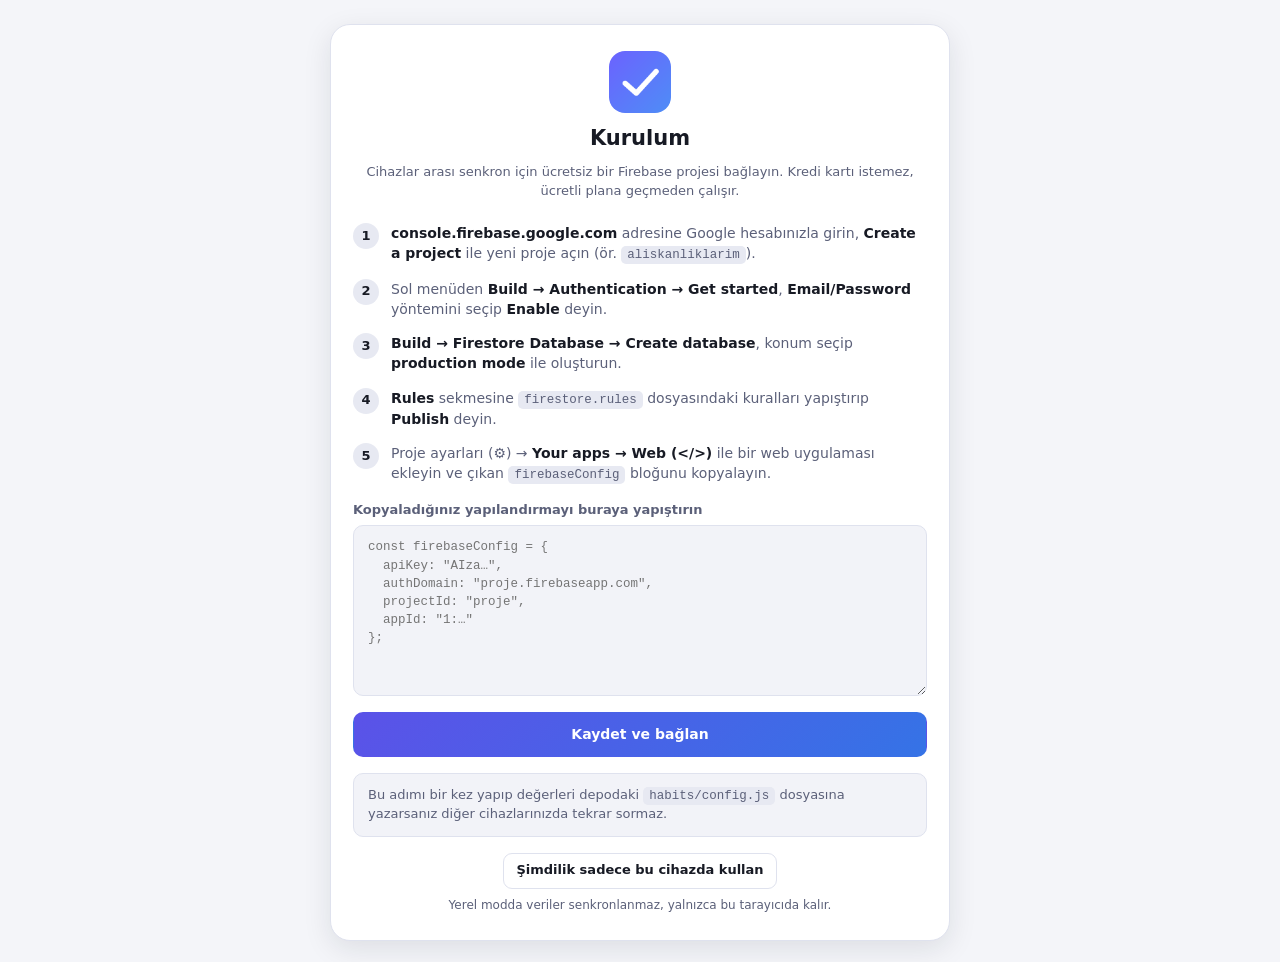
==== habits/index.html @ dbd29f39 "Add cross-device habit tracker PWA with accounts and sync Adds a habit tracking app under /habits/ t" ====
<!DOCTYPE html>
<html lang="tr">
<head>
  <meta charset="UTF-8" />
  <meta name="viewport" content="width=device-width, initial-scale=1, viewport-fit=cover, maximum-scale=5" />
  <title>Alışkanlıklarım</title>
  <meta name="description" content="Alışkanlık takibi — telefon, tablet ve bilgisayar arasında senkron çalışır." />

  <link rel="manifest" href="./manifest.json" />
  <meta name="theme-color" content="#0f1117" media="(prefers-color-scheme: dark)" />
  <meta name="theme-color" content="#f4f5f9" media="(prefers-color-scheme: light)" />

  <link rel="icon" href="./icons/favicon-32.png" sizes="32x32" />
  <link rel="apple-touch-icon" href="./icons/apple-touch-icon.png" />
  <meta name="apple-mobile-web-app-capable" content="yes" />
  <meta name="mobile-web-app-capable" content="yes" />
  <meta name="apple-mobile-web-app-status-bar-style" content="black-translucent" />
  <meta name="apple-mobile-web-app-title" content="Alışkanlık" />

  <link rel="stylesheet" href="./app.css" />
</head>
<body>

  <!-- ------------------------------------------------------------ yükleniyor -->
  <div id="screen-loading" class="centered-page">
    <div class="stack center">
      <div class="spinner"></div>
      <p class="muted small" id="loading-text">Yükleniyor…</p>
    </div>
  </div>

  <!-- ------------------------------------------------------------- kurulum -->
  <div id="screen-setup" class="centered-page hidden"></div>

  <!-- ---------------------------------------------------------------- giriş -->
  <div id="screen-auth" class="centered-page hidden"></div>

  <!-- ------------------------------------------------------------ uygulama -->
  <div id="screen-app" class="hidden">
    <nav class="navbar" id="navbar">
      <div class="nav-brand">
        <img src="./icons/icon-192.png" alt="" />
        <span>Alışkanlıklarım</span>
      </div>
      <button data-view="today"   aria-selected="true"><span class="ico">✅</span><span>Bugün</span></button>
      <button data-view="habits"  aria-selected="false"><span class="ico">📋</span><span>Alışkanlıklar</span></button>
      <button data-view="stats"   aria-selected="false"><span class="ico">📊</span><span>İstatistik</span></button>
      <button data-view="settings" aria-selected="false"><span class="ico">⚙️</span><span>Ayarlar</span></button>
    </nav>

    <div class="grow" style="display:flex;flex-direction:column;min-width:0">
      <header class="topbar">
        <h2 id="topbar-title">Bugün</h2>
        <span class="grow"></span>
        <span class="sync-dot" id="sync-dot" title="Senkron durumu"></span>
        <span class="tiny muted" id="sync-text"></span>
      </header>
      <main id="view"></main>
    </div>
  </div>

  <div id="modal-root"></div>

  <noscript>
    <div class="centered-page">
      <div class="card-panel center">
        <h1>Alışkanlıklarım</h1>
        <p class="muted mt">Bu uygulamanın çalışması için JavaScript gerekir.</p>
      </div>
    </div>
  </noscript>

  <script type="module" src="./app.js"></script>
</body>
</html>
---- habits/app.css ----
/* ==========================================================================
   Alışkanlıklarım — stiller
   ========================================================================== */

:root {
  --bg: #0f1117;
  --bg2: #12151d;
  --surface: #1a1d27;
  --surface2: #242736;
  --surface3: #2c3042;
  --border: #2e3248;
  --border2: #3a3f5a;
  --accent: #4f8ef7;
  --accent2: #6c63ff;
  --success: #4fcf8e;
  --warn: #f7b24f;
  --danger: #f75f5f;
  --text: #e8eaf0;
  --text2: #9095b0;
  --text3: #6a6f8a;
  --radius: 14px;
  --radius-sm: 10px;
  --shadow: 0 8px 30px rgba(0, 0, 0, .35);
  --nav-h: 62px;
  color-scheme: dark;
}

html[data-theme="light"] {
  --bg: #f4f5f9;
  --bg2: #eceef5;
  --surface: #ffffff;
  --surface2: #f2f3f8;
  --surface3: #e7e9f2;
  --border: #dfe2ee;
  --border2: #ccd0e0;
  --accent: #3573e6;
  --accent2: #5b52e8;
  --success: #1ea86a;
  --warn: #d68a10;
  --danger: #dc4444;
  --text: #171a24;
  --text2: #5b6079;
  --text3: #878ca6;
  --shadow: 0 8px 28px rgba(23, 26, 36, .10);
  color-scheme: light;
}

* { box-sizing: border-box; margin: 0; padding: 0; }

html, body { height: 100%; }

body {
  background: var(--bg);
  color: var(--text);
  font-family: -apple-system, BlinkMacSystemFont, 'Segoe UI', Roboto, system-ui, sans-serif;
  font-size: 15px;
  line-height: 1.45;
  -webkit-font-smoothing: antialiased;
  -webkit-tap-highlight-color: transparent;
  overscroll-behavior-y: none;
}

button, input, select, textarea { font: inherit; color: inherit; }
button { cursor: pointer; background: none; border: none; }
a { color: var(--accent); }

/* ------------------------------------------------------------- yardımcı -- */

.hidden { display: none !important; }
.muted { color: var(--text2); }
.small { font-size: 13px; }
.tiny { font-size: 12px; }
.center { text-align: center; }
.row { display: flex; align-items: center; gap: 10px; }
.row-between { display: flex; align-items: center; justify-content: space-between; gap: 10px; }
.grow { flex: 1; min-width: 0; }
.wrap { flex-wrap: wrap; }
.stack { display: flex; flex-direction: column; gap: 12px; }
.mt { margin-top: 16px; }
.truncate { overflow: hidden; text-overflow: ellipsis; white-space: nowrap; }

/* -------------------------------------------------------------- düğmeler - */

.btn {
  display: inline-flex; align-items: center; justify-content: center; gap: 8px;
  padding: 11px 16px;
  border-radius: var(--radius-sm);
  background: var(--surface2);
  border: 1px solid var(--border);
  color: var(--text);
  font-weight: 600; font-size: 14px;
  transition: filter .15s, transform .08s, background .15s;
  min-height: 44px;
}
.btn:hover { filter: brightness(1.12); }
.btn:active { transform: scale(.97); }
.btn:disabled { opacity: .5; cursor: not-allowed; }

.btn-primary {
  background: linear-gradient(135deg, var(--accent2), var(--accent));
  border-color: transparent; color: #fff;
}
.btn-ghost { background: transparent; border-color: var(--border); }
.btn-danger { background: transparent; border-color: rgba(247, 95, 95, .45); color: var(--danger); }
.btn-block { width: 100%; }
.btn-sm { padding: 7px 12px; min-height: 36px; font-size: 13px; border-radius: 9px; }

.icon-btn {
  width: 38px; height: 38px; flex: 0 0 38px;
  display: inline-flex; align-items: center; justify-content: center;
  border-radius: 10px; color: var(--text2); font-size: 17px;
  border: 1px solid transparent;
}
.icon-btn:hover { background: var(--surface2); color: var(--text); }

/* -------------------------------------------------------------- formlar -- */

.field { display: flex; flex-direction: column; gap: 6px; }
.field > label { font-size: 13px; font-weight: 600; color: var(--text2); }

.input, select.input, textarea.input {
  width: 100%;
  padding: 12px 14px;
  background: var(--surface2);
  border: 1px solid var(--border);
  border-radius: var(--radius-sm);
  outline: none;
  transition: border-color .15s, box-shadow .15s;
  min-height: 46px;
}
.input:focus { border-color: var(--accent); box-shadow: 0 0 0 3px rgba(79, 142, 247, .18); }
textarea.input { min-height: 76px; resize: vertical; }
select.input { appearance: none; background-image: none; }

.chips { display: flex; flex-wrap: wrap; gap: 8px; }
.chip {
  padding: 8px 13px; border-radius: 999px;
  background: var(--surface2); border: 1px solid var(--border);
  font-size: 13px; font-weight: 600; color: var(--text2);
  min-height: 38px; display: inline-flex; align-items: center;
}
.chip[aria-pressed="true"], .chip.on {
  background: rgba(79, 142, 247, .16); border-color: var(--accent); color: var(--accent);
}

.swatches { display: flex; flex-wrap: wrap; gap: 10px; }
.swatch {
  width: 34px; height: 34px; border-radius: 50%;
  border: 2px solid transparent; outline: 2px solid transparent; outline-offset: 2px;
}
.swatch[aria-pressed="true"] { outline-color: var(--text); }

.emoji-grid { display: grid; grid-template-columns: repeat(auto-fill, minmax(44px, 1fr)); gap: 6px; }
.emoji-grid button {
  height: 42px; border-radius: 9px; font-size: 21px; background: var(--surface2);
  border: 1px solid transparent;
}
.emoji-grid button[aria-pressed="true"] { border-color: var(--accent); background: rgba(79, 142, 247, .16); }

.error-box {
  background: rgba(247, 95, 95, .12); border: 1px solid rgba(247, 95, 95, .35);
  color: var(--danger); padding: 11px 13px; border-radius: var(--radius-sm); font-size: 13px;
}
.info-box {
  background: var(--surface2); border: 1px solid var(--border);
  padding: 12px 14px; border-radius: var(--radius-sm); font-size: 13px; color: var(--text2);
}

/* ------------------------------------------------------- açılış / giriş -- */

.centered-page {
  min-height: 100%;
  display: flex; align-items: center; justify-content: center;
  padding: 24px 18px calc(24px + env(safe-area-inset-bottom));
}
.card-panel {
  width: 100%; max-width: 430px;
  background: var(--surface);
  border: 1px solid var(--border);
  border-radius: 20px;
  padding: 26px 22px;
  box-shadow: var(--shadow);
}
.card-panel.wide { max-width: 620px; }

.brand { display: flex; flex-direction: column; align-items: center; gap: 10px; margin-bottom: 22px; }
.brand img { width: 62px; height: 62px; border-radius: 16px; }
.brand h1 { font-size: 21px; font-weight: 700; }
.brand p { font-size: 13px; color: var(--text2); text-align: center; }

.tabs { display: flex; background: var(--surface2); border-radius: 11px; padding: 4px; margin-bottom: 18px; }
.tabs button {
  flex: 1; padding: 9px; border-radius: 8px; font-size: 14px; font-weight: 600; color: var(--text2);
}
.tabs button[aria-selected="true"] { background: var(--surface); color: var(--text); box-shadow: 0 1px 4px rgba(0,0,0,.2); }

.spinner {
  width: 34px; height: 34px; border-radius: 50%;
  border: 3px solid var(--border); border-top-color: var(--accent);
  animation: spin .8s linear infinite; margin: 0 auto;
}
@keyframes spin { to { transform: rotate(360deg); } }

.steps { counter-reset: step; display: flex; flex-direction: column; gap: 14px; }
.steps li { list-style: none; display: flex; gap: 12px; }
.steps li::before {
  counter-increment: step; content: counter(step);
  flex: 0 0 26px; height: 26px; border-radius: 50%;
  background: var(--surface3); color: var(--text);
  display: flex; align-items: center; justify-content: center;
  font-size: 13px; font-weight: 700;
}
.steps .st-body { font-size: 14px; color: var(--text2); }
.steps .st-body b { color: var(--text); }
code, .mono {
  font-family: ui-monospace, SFMono-Regular, Menlo, Consolas, monospace;
  font-size: 12.5px; background: var(--surface3); padding: 2px 6px; border-radius: 5px;
}

/* ---------------------------------------------------------- uygulama ----- */

#screen-app { display: flex; flex-direction: column; min-height: 100%; }

.topbar {
  position: sticky; top: 0; z-index: 30;
  background: var(--bg);
  background: color-mix(in srgb, var(--bg) 88%, transparent);
  backdrop-filter: blur(12px);
  border-bottom: 1px solid var(--border);
  padding: calc(10px + env(safe-area-inset-top)) 16px 10px;
  display: flex; align-items: center; gap: 10px;
}
.topbar h2 { font-size: 17px; font-weight: 700; }

.sync-dot {
  width: 8px; height: 8px; border-radius: 50%; background: var(--success); flex: 0 0 8px;
  box-shadow: 0 0 0 3px rgba(79, 207, 142, .18);
}
.sync-dot.offline { background: var(--warn); box-shadow: 0 0 0 3px rgba(247, 178, 79, .18); }
.sync-dot.local   { background: var(--text3); box-shadow: none; }

main {
  flex: 1;
  width: 100%; max-width: 760px; margin: 0 auto;
  padding: 16px 16px calc(var(--nav-h) + 26px + env(safe-area-inset-bottom));
}

.navbar {
  position: fixed; bottom: 0; left: 0; right: 0; z-index: 40;
  display: flex;
  background: var(--surface);
  background: color-mix(in srgb, var(--surface) 94%, transparent);
  backdrop-filter: blur(12px);
  border-top: 1px solid var(--border);
  padding-bottom: env(safe-area-inset-bottom);
}
.navbar button {
  flex: 1; height: var(--nav-h);
  display: flex; flex-direction: column; align-items: center; justify-content: center; gap: 3px;
  color: var(--text3); font-size: 11px; font-weight: 600;
}
.navbar button .ico { font-size: 20px; line-height: 1; }
.navbar button[aria-selected="true"] { color: var(--accent); }

@media (min-width: 900px) {
  #screen-app { flex-direction: row; }
  .topbar { display: none; }
  .navbar {
    position: sticky; top: 0; left: auto; right: auto;
    flex-direction: column; height: 100vh; width: 216px; flex: 0 0 216px;
    border-top: none; border-right: 1px solid var(--border);
    padding: 20px 12px; gap: 4px; background: var(--surface);
  }
  .navbar button {
    flex: 0 0 auto; height: 46px; flex-direction: row; justify-content: flex-start;
    gap: 12px; padding: 0 14px; border-radius: 10px; font-size: 14px;
  }
  .navbar button[aria-selected="true"] { background: var(--surface2); }
  .navbar .nav-brand {
    display: flex; align-items: center; gap: 10px; padding: 4px 10px 18px; height: auto;
    color: var(--text); font-size: 15px; font-weight: 700; cursor: default;
  }
  .navbar .nav-brand img { width: 30px; height: 30px; border-radius: 8px; }
  main { padding: 28px 28px 60px; max-width: 820px; }
}
@media (max-width: 899px) { .navbar .nav-brand { display: none; } }

/* --------------------------------------------------------- gün başlığı --- */

.day-head { display: flex; align-items: center; gap: 8px; margin-bottom: 14px; }
.day-head .dh-title { font-size: 19px; font-weight: 700; }
.day-head .dh-sub { font-size: 12.5px; color: var(--text2); }

.ring { flex: 0 0 58px; width: 58px; height: 58px; position: relative; }
.ring svg { transform: rotate(-90deg); display: block; }
.ring .ring-label {
  position: absolute; inset: 0; display: flex; align-items: center; justify-content: center;
  font-size: 13px; font-weight: 700;
}

.week-strip { display: flex; gap: 6px; margin-bottom: 18px; }
.week-strip button {
  flex: 1; padding: 8px 2px 9px; border-radius: 12px;
  background: var(--surface); border: 1px solid var(--border);
  display: flex; flex-direction: column; align-items: center; gap: 5px;
}
.week-strip button[aria-selected="true"] { border-color: var(--accent); background: rgba(79, 142, 247, .12); }
.week-strip .ws-day { font-size: 10.5px; color: var(--text3); font-weight: 700; letter-spacing: .3px; }
.week-strip .ws-num { font-size: 15px; font-weight: 700; }
.week-strip .ws-bar { width: 20px; height: 4px; border-radius: 2px; background: var(--surface3); overflow: hidden; }
.week-strip .ws-bar i { display: block; height: 100%; background: var(--success); }
.week-strip button.is-today .ws-num { color: var(--accent); }

/* ------------------------------------------------------ alışkanlık kartı - */

.habit-list { display: flex; flex-direction: column; gap: 10px; }

.habit-card {
  display: flex; align-items: center; gap: 12px;
  background: var(--surface); border: 1px solid var(--border);
  border-radius: var(--radius); padding: 12px 13px;
  transition: border-color .18s, background .18s, opacity .18s;
}
.habit-card.done { border-color: color-mix(in srgb, var(--success) 45%, var(--border)); }
.habit-card.done .h-name { color: var(--text2); }

.h-emoji {
  flex: 0 0 42px; width: 42px; height: 42px; border-radius: 12px;
  display: flex; align-items: center; justify-content: center; font-size: 21px;
}
.h-name { font-weight: 600; font-size: 15px; }
.h-meta { font-size: 12px; color: var(--text2); display: flex; gap: 8px; flex-wrap: wrap; }
.h-meta .flame { color: var(--warn); font-weight: 700; }

.check-btn {
  flex: 0 0 40px; width: 40px; height: 40px; border-radius: 50%;
  border: 2px solid var(--border2); color: transparent;
  display: flex; align-items: center; justify-content: center; font-size: 19px;
  transition: all .16s;
}
.check-btn.on { background: var(--success); border-color: var(--success); color: #06210f; }

.counter { display: flex; align-items: center; gap: 4px; flex: 0 0 auto; }
.counter button {
  width: 34px; height: 34px; border-radius: 9px; background: var(--surface2);
  border: 1px solid var(--border); font-size: 17px; font-weight: 700; color: var(--text2);
  display: flex; align-items: center; justify-content: center;
}
.counter .cval { min-width: 50px; text-align: center; font-size: 13px; font-weight: 700; }
.counter .cval.full { color: var(--success); }

.progress-line { height: 4px; border-radius: 2px; background: var(--surface3); overflow: hidden; margin-top: 6px; }
.progress-line i { display: block; height: 100%; background: var(--accent); transition: width .25s; }

/* ------------------------------------------------------------- bölümler -- */

.section-title {
  font-size: 12px; font-weight: 700; letter-spacing: .6px; text-transform: uppercase;
  color: var(--text3); margin: 22px 0 10px;
}
.section-title:first-child { margin-top: 0; }

.panel {
  background: var(--surface); border: 1px solid var(--border);
  border-radius: var(--radius); padding: 15px;
}
.panel + .panel { margin-top: 10px; }

.list-row {
  display: flex; align-items: center; gap: 12px;
  padding: 13px 4px; border-bottom: 1px solid var(--border);
}
.list-row:last-child { border-bottom: none; }

.empty { text-align: center; padding: 46px 20px; color: var(--text2); }
.empty .big { font-size: 42px; margin-bottom: 10px; }
.empty h3 { font-size: 16px; color: var(--text); margin-bottom: 6px; }

.stat-grid { display: grid; grid-template-columns: repeat(auto-fit, minmax(78px, 1fr)); gap: 10px; }
.stat-box {
  background: var(--surface); border: 1px solid var(--border);
  border-radius: var(--radius-sm); padding: 12px 6px; text-align: center;
}
.stat-box .sv { font-size: 21px; font-weight: 700; }
.stat-box .sl { font-size: 11px; color: var(--text2); margin-top: 2px; line-height: 1.3; }

/* --------------------------------------------------------------- ısı ---- */

.heat { display: grid; grid-auto-flow: column; grid-template-rows: repeat(7, 1fr); gap: 3px; }
.heat i {
  width: 100%; aspect-ratio: 1; border-radius: 3px; background: var(--surface3); display: block;
}
.heat i.off { background: transparent; }
.heat-wrap { overflow-x: auto; padding-bottom: 4px; }
.heat-legend { display: flex; align-items: center; gap: 5px; font-size: 11px; color: var(--text3); }
.heat-legend i { width: 11px; height: 11px; border-radius: 3px; display: block; }

/* ------------------------------------------------------------- kip ------ */

.modal-backdrop {
  position: fixed; inset: 0; z-index: 100;
  background: rgba(0, 0, 0, .55);
  display: flex; align-items: flex-end; justify-content: center;
  animation: fade .18s ease;
}
@keyframes fade { from { opacity: 0 } }
@keyframes slideUp { from { transform: translateY(22px); opacity: .6 } }

.modal {
  width: 100%; max-width: 520px;
  background: var(--surface);
  border: 1px solid var(--border); border-bottom: none;
  border-radius: 20px 20px 0 0;
  max-height: 92vh; overflow-y: auto;
  padding: 18px 18px calc(20px + env(safe-area-inset-bottom));
  animation: slideUp .2s ease;
}
@media (min-width: 620px) {
  .modal-backdrop { align-items: center; }
  .modal { border-radius: 18px; border-bottom: 1px solid var(--border); max-height: 88vh; }
}
.modal-head { display: flex; align-items: center; justify-content: space-between; margin-bottom: 16px; }
.modal-head h3 { font-size: 17px; font-weight: 700; }
.modal-actions { display: flex; gap: 10px; margin-top: 20px; }
.modal-actions .btn { flex: 1; }

.toast {
  position: fixed; left: 50%; transform: translateX(-50%);
  bottom: calc(var(--nav-h) + 18px + env(safe-area-inset-bottom));
  z-index: 200;
  background: var(--surface3); border: 1px solid var(--border2);
  color: var(--text); padding: 11px 18px; border-radius: 999px;
  font-size: 13.5px; font-weight: 600; box-shadow: var(--shadow);
  animation: fade .16s ease; max-width: 90vw; text-align: center;
}
@media (min-width: 900px) { .toast { bottom: 26px; } }
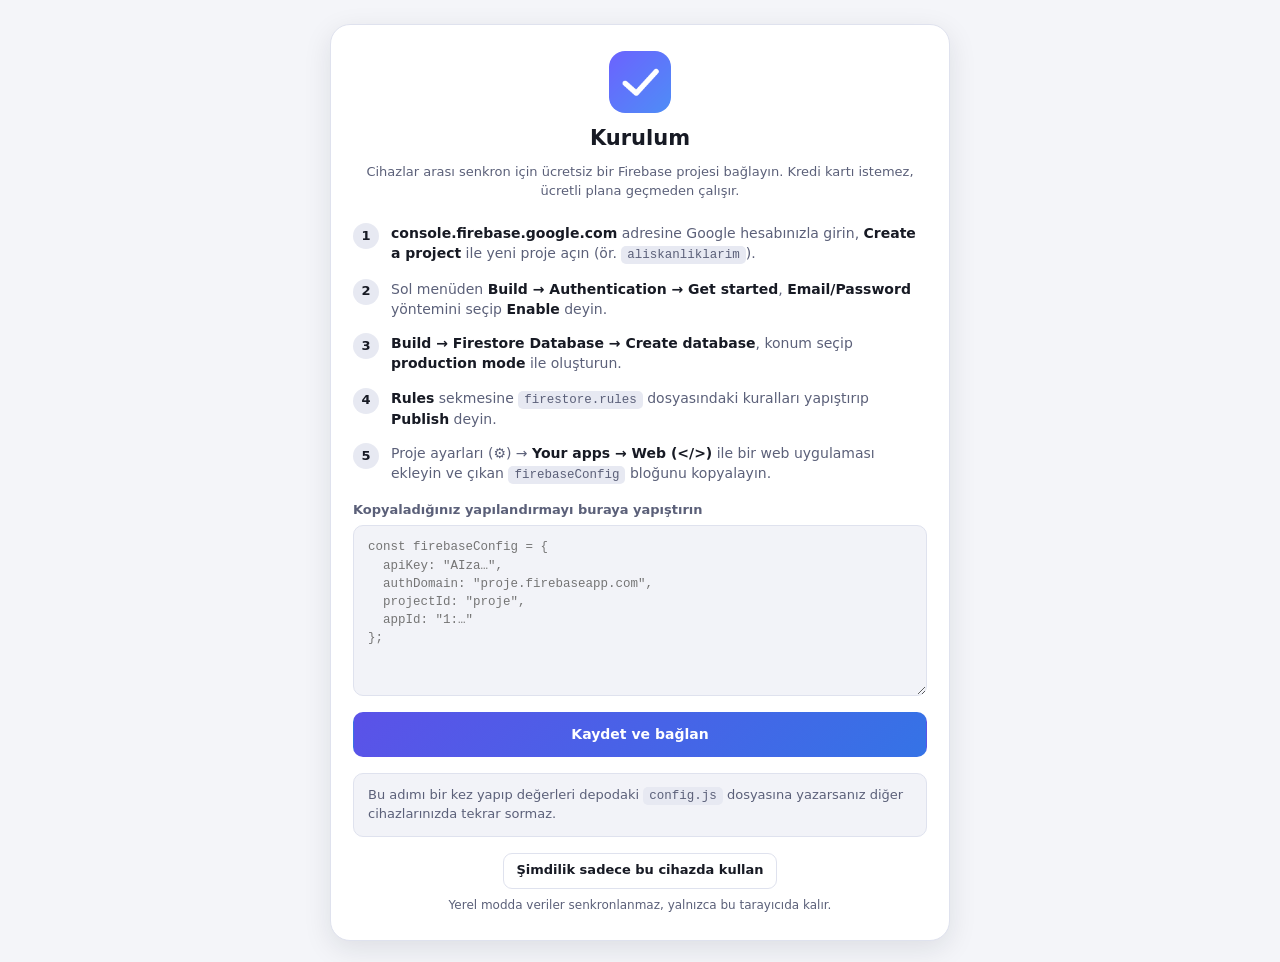
==== commit 53a265be: "Serve the habit tracker from the site root The habit tracker was one level deep at /habits/, so the " ====
--- a/habits/index.html
+++ b/habits/index.html
@@ -2,74 +2,22 @@
 <html lang="tr">
 <head>
   <meta charset="UTF-8" />
-  <meta name="viewport" content="width=device-width, initial-scale=1, viewport-fit=cover, maximum-scale=5" />
-  <title>Alışkanlıklarım</title>
-  <meta name="description" content="Alışkanlık takibi — telefon, tablet ve bilgisayar arasında senkron çalışır." />
-
-  <link rel="manifest" href="./manifest.json" />
-  <meta name="theme-color" content="#0f1117" media="(prefers-color-scheme: dark)" />
-  <meta name="theme-color" content="#f4f5f9" media="(prefers-color-scheme: light)" />
-
-  <link rel="icon" href="./icons/favicon-32.png" sizes="32x32" />
-  <link rel="apple-touch-icon" href="./icons/apple-touch-icon.png" />
-  <meta name="apple-mobile-web-app-capable" content="yes" />
-  <meta name="mobile-web-app-capable" content="yes" />
-  <meta name="apple-mobile-web-app-status-bar-style" content="black-translucent" />
-  <meta name="apple-mobile-web-app-title" content="Alışkanlık" />
-
-  <link rel="stylesheet" href="./app.css" />
+  <meta name="viewport" content="width=device-width, initial-scale=1" />
+  <title>Alışkanlıklarım — taşındı</title>
+  <link rel="canonical" href="../" />
+  <meta http-equiv="refresh" content="0; url=../" />
+  <style>
+    body { background:#0f1117; color:#e8eaf0; font-family:system-ui,-apple-system,'Segoe UI',sans-serif;
+           display:flex; align-items:center; justify-content:center; min-height:100vh; margin:0; padding:24px; }
+    .box { text-align:center; max-width:420px; }
+    a { color:#4f8ef7; }
+  </style>
 </head>
 <body>
-
-  <!-- ------------------------------------------------------------ yükleniyor -->
-  <div id="screen-loading" class="centered-page">
-    <div class="stack center">
-      <div class="spinner"></div>
-      <p class="muted small" id="loading-text">Yükleniyor…</p>
-    </div>
+  <div class="box">
+    <p>Alışkanlıklarım artık ana adreste.</p>
+    <p><a href="../">Yönlendirilmiyorsanız buraya tıklayın</a></p>
   </div>
-
-  <!-- ------------------------------------------------------------- kurulum -->
-  <div id="screen-setup" class="centered-page hidden"></div>
-
-  <!-- ---------------------------------------------------------------- giriş -->
-  <div id="screen-auth" class="centered-page hidden"></div>
-
-  <!-- ------------------------------------------------------------ uygulama -->
-  <div id="screen-app" class="hidden">
-    <nav class="navbar" id="navbar">
-      <div class="nav-brand">
-        <img src="./icons/icon-192.png" alt="" />
-        <span>Alışkanlıklarım</span>
-      </div>
-      <button data-view="today"   aria-selected="true"><span class="ico">✅</span><span>Bugün</span></button>
-      <button data-view="habits"  aria-selected="false"><span class="ico">📋</span><span>Alışkanlıklar</span></button>
-      <button data-view="stats"   aria-selected="false"><span class="ico">📊</span><span>İstatistik</span></button>
-      <button data-view="settings" aria-selected="false"><span class="ico">⚙️</span><span>Ayarlar</span></button>
-    </nav>
-
-    <div class="grow" style="display:flex;flex-direction:column;min-width:0">
-      <header class="topbar">
-        <h2 id="topbar-title">Bugün</h2>
-        <span class="grow"></span>
-        <span class="sync-dot" id="sync-dot" title="Senkron durumu"></span>
-        <span class="tiny muted" id="sync-text"></span>
-      </header>
-      <main id="view"></main>
-    </div>
-  </div>
-
-  <div id="modal-root"></div>
-
-  <noscript>
-    <div class="centered-page">
-      <div class="card-panel center">
-        <h1>Alışkanlıklarım</h1>
-        <p class="muted mt">Bu uygulamanın çalışması için JavaScript gerekir.</p>
-      </div>
-    </div>
-  </noscript>
-
-  <script type="module" src="./app.js"></script>
+  <script>location.replace('../');</script>
 </body>
 </html>
